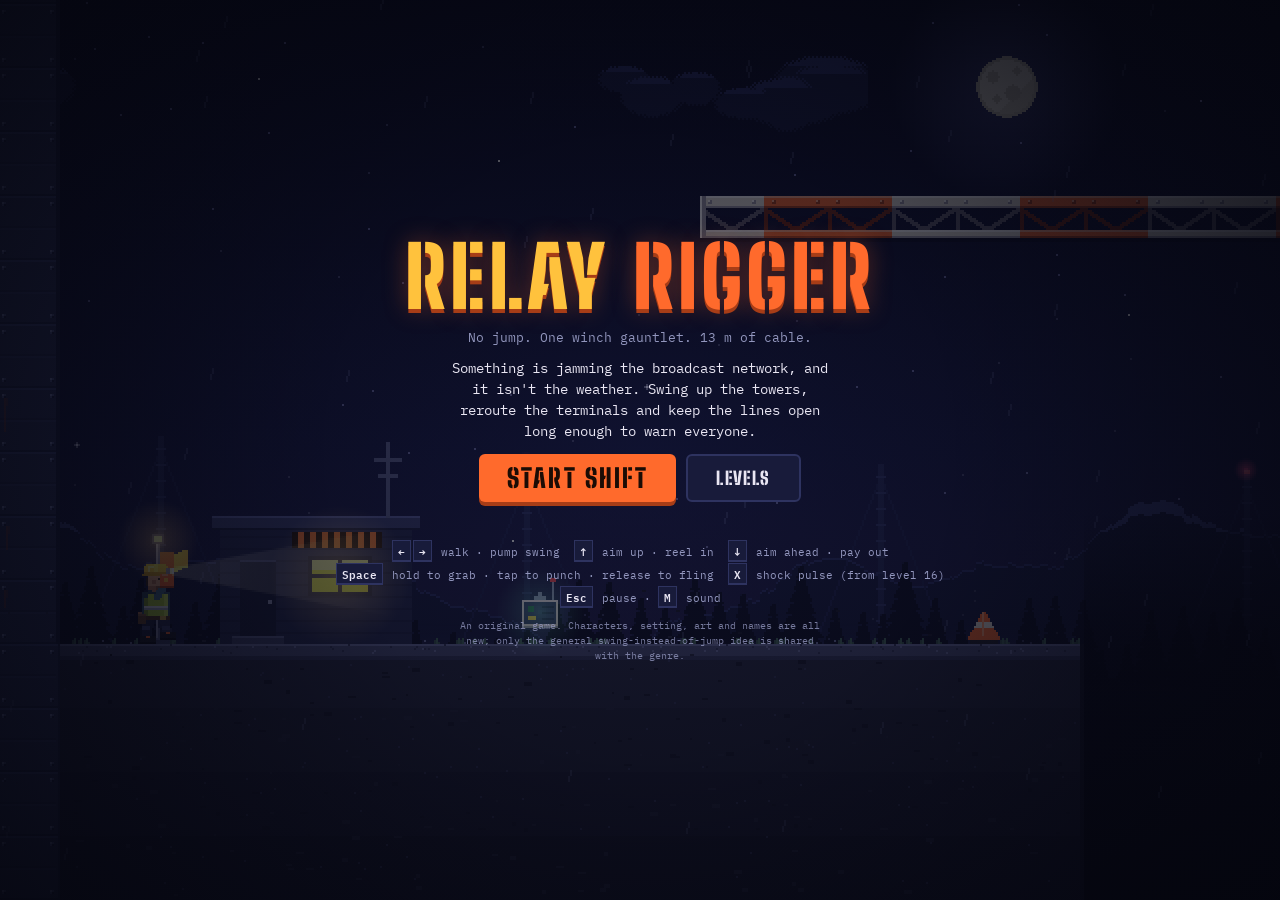
==== index.html @ 3974a82f "Shock pulse weapon from level 16; subtler cracked walls; more perches in the finale PULSE (X / Shift" ====
<!doctype html>
<html lang="en">
<head>
<meta charset="utf-8">
<meta name="viewport" content="width=device-width,initial-scale=1,viewport-fit=cover,user-scalable=no">
<title>Relay Rigger</title>
<meta name="description" content="Swing up a storm-wrecked radio tower with a winch gauntlet. No jump.">
<meta name="theme-color" content="#10122a">
<meta name="mobile-web-app-capable" content="yes">
<meta name="apple-mobile-web-app-capable" content="yes">
<meta name="apple-mobile-web-app-status-bar-style" content="black-translucent">
<meta name="apple-mobile-web-app-title" content="Relay Rigger">
<link rel="manifest" href="manifest.webmanifest">
<link rel="icon" href="icons/favicon-32.png" type="image/png">
<link rel="apple-touch-icon" href="icons/apple-touch-icon.png">
<link rel="preconnect" href="https://fonts.googleapis.com">
<link rel="preconnect" href="https://fonts.gstatic.com" crossorigin>
<link rel="stylesheet" href="https://fonts.googleapis.com/css2?family=Big+Shoulders+Stencil+Display:wght@700;900&family=IBM+Plex+Mono:wght@400;600&display=swap">
<link rel="stylesheet" href="styles.css">
</head>
<body>

<canvas id="game" aria-label="Relay Rigger game screen"></canvas>

<!-- HUD -->
<div id="hud" class="hud" aria-live="off" hidden>
  <span class="stat lvl"><b id="lvl">L1</b></span>
  <span class="pips" id="hp" aria-label="Hard hat"></span>
  <span class="stat"><span class="l">Relays</span><b id="rel">0/7</b></span>
  <span class="stat" id="netStat"><span class="l">Network</span><b id="net">0/1</b></span>
  <span class="stat" id="partStat" hidden><span class="l">Parts</span><b id="parts">0/0</b></span>
  <span class="stat" id="pulseStat" hidden><span class="l">Pulse</span><b id="pulse">READY</b></span>
  <span class="stat hide-narrow"><span class="l">Cable</span><b id="cab">— m</b></span>
  <span class="stat"><span class="l">Time</span><b id="tim">00:00.0</b></span>
</div>
<button id="pauseBtn" class="icon-btn" type="button" aria-label="Pause" hidden>
  <svg viewBox="0 0 24 24" width="22" height="22" aria-hidden="true"><rect x="5" y="4" width="5" height="16" fill="currentColor"/><rect x="14" y="4" width="5" height="16" fill="currentColor"/></svg>
</button>
<p id="hint" class="hint"></p>

<!-- touch controls -->
<div id="touch" hidden>
  <div id="stickZone" aria-label="Direction pad">
    <div class="dpad" id="dpad">
      <i data-d="up"></i><i data-d="left"></i><i data-d="right"></i><i data-d="down"></i><b></b>
    </div>
  </div>
  <div id="grabZone"><div class="grab" id="grabBtn">GRAB</div></div>
  <div id="pulseZone" hidden><div class="pulse" id="pulseBtn">PULSE</div></div>
</div>

<!-- title -->
<div class="ov" id="ovTitle">
  <div class="card">
    <h1>RELAY <span>RIGGER</span></h1>
    <p class="tag">No jump. One winch gauntlet. 13&nbsp;m of cable.</p>
    <p class="story">Something is jamming the broadcast network, and it isn't the weather. Swing up the towers, reroute the terminals and keep the lines open long enough to warn everyone.</p>
    <div class="menu row">
      <button class="go" id="startBtn" type="button">Start shift</button>
      <button class="alt" id="levelsBtn" type="button">Levels</button>
    </div>
    <p class="best" id="bestLine"></p>
    <div class="keys only-keys">
      <span><kbd>←</kbd><kbd>→</kbd> walk · pump swing</span>
      <span><kbd>↑</kbd> aim up · reel in</span>
      <span><kbd>↓</kbd> aim ahead · pay out</span>
      <span><kbd>Space</kbd> hold to grab · tap to punch · release to fling</span>
      <span><kbd>X</kbd> shock pulse (from level 16)</span>
      <span><kbd>Esc</kbd> pause · <kbd>M</kbd> sound</span>
    </div>
    <p class="keys only-touch">Left thumb: move and aim. Right thumb: hold <b>GRAB</b>.</p>
    <p class="tip" id="installTip" hidden></p>
    <p class="note">An original game. Characters, setting, art and names are all new; only the general swing-instead-of-jump idea is shared with the genre.</p>
  </div>
</div>

<!-- level select -->
<div class="ov" id="ovLevels" hidden>
  <div class="card">
    <h2>SHIFT ROSTER</h2>
    <div class="lvl-list" id="levelList"></div>
    <button class="alt" id="levelsBack" type="button">Back</button>
  </div>
</div>

<!-- level briefing -->
<div class="ov" id="ovBrief" hidden>
  <div class="card">
    <p class="kicker" id="briefNum">LEVEL 1 OF 5</p>
    <h2 id="briefName"></h2>
    <p class="tag" id="briefPlace"></p>
    <p class="story" id="briefText"></p>
    <p class="brief-meta" id="briefMeta"></p>
    <button class="go" id="briefGo" type="button">Clock in</button>
  </div>
</div>

<!-- pause -->
<div class="ov" id="ovPause" hidden>
  <div class="card">
    <h2>ON BREAK</h2>
    <div class="menu">
      <button class="go" id="resumeBtn" type="button">Resume</button>
      <button class="alt" id="resetPuzzleBtn" type="button" hidden>Reset puzzle</button>
      <button class="alt" id="restartBtn" type="button">Restart level</button>
      <button class="alt" id="soundBtn" type="button">Sound: on</button>
      <button class="alt" id="fsBtn" type="button" hidden>Fullscreen</button>
      <button class="alt" id="quitBtn" type="button">Title screen</button>
    </div>
  </div>
</div>

<!-- level complete -->
<div class="ov" id="ovWin" hidden>
  <div class="card">
    <h2 id="winTitle">NETWORK SECURED</h2>
    <p id="winOutro" class="story"></p>
    <p id="winStats" class="stats"></p>
    <p id="winBest" class="best"></p>
    <div class="menu row">
      <button class="go" id="nextBtn" type="button">Next level</button>
      <button class="alt" id="againBtn" type="button">Replay</button>
      <button class="alt" id="winLevelsBtn" type="button">Levels</button>
    </div>
  </div>
</div>

<!-- ending -->
<div class="ov" id="ovEnd" hidden>
  <div class="card">
    <p class="kicker" id="endKicker">ALL CHANNELS</p>
    <h1 id="endTitle">WARNING <span>BROADCAST</span></h1>
    <p class="story" id="endText"></p>
    <p class="stats" id="endStats"></p>
    <button class="go" id="endBtn" type="button">Back to title</button>
  </div>
</div>

<div id="rotate" hidden>
  <svg viewBox="0 0 48 48" width="56" height="56" aria-hidden="true"><rect x="14" y="6" width="20" height="36" rx="3" fill="none" stroke="currentColor" stroke-width="3"/><path d="M8 30a16 16 0 0 0 10 12" fill="none" stroke="currentColor" stroke-width="3"/><path d="M6 36l2-7 6 4" fill="none" stroke="currentColor" stroke-width="3"/></svg>
  <span>Turn your phone sideways for the full view</span>
</div>

<script src="levels.js"></script>
<script src="game.js"></script>
</body>
</html>
---- styles.css ----
/* Night-shift rig: full-screen pixel canvas with HUD, touch controls and menus layered on top. Single dark look by choice. */
:root{
  --night:#10122a; --panel:#181b3a; --steel:#2e3360; --ink:#e9e6f3; --dim:#9296bd;
  --orange:#ff6a2c; --amber:#ffc23d; --red:#ff4150; --green:#5fe39a;
  --display:'Big Shoulders Stencil Display','Arial Narrow',Impact,sans-serif;
  --mono:'IBM Plex Mono',ui-monospace,Menlo,Consolas,monospace;
  --sat:env(safe-area-inset-top,0px); --sab:env(safe-area-inset-bottom,0px);
  --sal:env(safe-area-inset-left,0px); --sar:env(safe-area-inset-right,0px);
  color-scheme:dark;
}
*{box-sizing:border-box}
html,body{margin:0;height:100%;overflow:hidden;background:#05060f;color:var(--ink)}
/* no browser pinch / double-tap zoom anywhere; menus may still scroll vertically */
html{touch-action:manipulation}
body.playing,body.playing *{touch-action:none}
body{
  position:fixed;inset:0;font:13px var(--mono);
  -webkit-tap-highlight-color:transparent;-webkit-user-select:none;user-select:none;
  -webkit-touch-callout:none;overscroll-behavior:none;
}
[hidden]{display:none!important}
button{font:inherit;color:inherit}

canvas{
  position:absolute;left:0;top:0;display:block;
  image-rendering:pixelated;image-rendering:crisp-edges;touch-action:none;
}

/* ---------- HUD ---------- */
.hud{
  position:absolute;top:calc(var(--sat) + 8px);left:calc(var(--sal) + 12px);
  display:flex;flex-wrap:wrap;align-items:center;gap:4px 14px;max-width:calc(100% - 90px);
  font-variant-numeric:tabular-nums;text-transform:uppercase;letter-spacing:.06em;font-size:12px;
  text-shadow:0 1px 0 #000,0 0 6px rgba(0,0,0,.8);pointer-events:none;
}
.hud b{color:var(--ink);font-weight:600}
.hud .lvl b{color:var(--orange)}
.hud .net-on b{color:var(--green)}
.hud .l{color:var(--dim);margin-right:5px}
.pips{display:inline-flex;gap:3px}
.pips i{width:12px;height:10px;background:var(--amber);display:block;border-radius:6px 6px 1px 1px;box-shadow:0 1px 0 #000}
.pips i.off{background:var(--steel)}
.hud.low .pips i:not(.off){animation:blink .5s steps(2) infinite}
@keyframes blink{50%{background:var(--red)}}

.icon-btn{
  position:absolute;top:calc(var(--sat) + 6px);right:calc(var(--sar) + 10px);
  width:44px;height:44px;display:grid;place-items:center;
  background:rgba(24,27,58,.7);border:2px solid var(--steel);border-radius:10px;cursor:pointer;
}
.icon-btn:active{background:var(--steel)}

.hint{
  position:absolute;left:50%;top:calc(var(--sat) + 34px);transform:translateX(-50%);
  width:max-content;max-width:min(92vw,560px);margin:0;padding:6px 12px;
  background:rgba(12,14,34,.78);border:1px solid var(--steel);border-radius:8px;
  color:var(--ink);font-size:12px;line-height:1.45;text-align:center;pointer-events:none;
  transition:opacity .4s;
}
.hint:empty,.hint.fade{opacity:0}
.hint b{color:var(--amber);font-weight:600}

/* ---------- touch controls ---------- */
#touch{position:absolute;inset:0;pointer-events:none}
#stickZone{
  position:absolute;left:0;bottom:0;width:46%;height:70%;pointer-events:auto;touch-action:none;
}
.dpad{
  position:absolute;left:calc(var(--sal) + 22px);bottom:calc(var(--sab) + 22px);
  width:156px;height:156px;opacity:.85;
}
.dpad i,.dpad b{position:absolute;display:block;background:rgba(24,27,58,.62);border:2px solid rgba(146,150,189,.55)}
.dpad i{width:52px;height:52px;border-radius:12px}
.dpad i[data-d=up]{left:52px;top:0}
.dpad i[data-d=down]{left:52px;bottom:0}
.dpad i[data-d=left]{left:0;top:52px}
.dpad i[data-d=right]{right:0;top:52px}
.dpad i::after{content:"";position:absolute;inset:0;margin:auto;width:0;height:0;border:9px solid transparent}
.dpad i[data-d=up]::after{border-bottom:12px solid var(--ink);border-top-width:0;top:-2px}
.dpad i[data-d=down]::after{border-top:12px solid var(--ink);border-bottom-width:0;bottom:-2px}
.dpad i[data-d=left]::after{border-right:12px solid var(--ink);border-left-width:0;left:-2px}
.dpad i[data-d=right]::after{border-left:12px solid var(--ink);border-right-width:0;right:-2px}
.dpad b{left:56px;top:56px;width:44px;height:44px;border-radius:50%;background:rgba(46,51,96,.6);border-color:transparent}
.dpad i.on{background:rgba(255,194,61,.45);border-color:var(--amber)}

#grabZone{
  position:absolute;right:0;bottom:0;width:40%;height:62%;pointer-events:auto;touch-action:none;
}
.grab{
  position:absolute;right:calc(var(--sar) + 28px);bottom:calc(var(--sab) + 30px);
  width:118px;height:118px;border-radius:50%;display:grid;place-items:center;
  background:rgba(255,106,44,.82);color:#1b0c05;border:3px solid #ffa06f;
  font:900 24px var(--display);letter-spacing:.08em;box-shadow:0 4px 0 #a73d17;
}
.grab.on{background:var(--amber);border-color:#fff1c2;transform:translateY(3px);box-shadow:0 1px 0 #a73d17}

/* ---------- overlays ---------- */
.ov{
  position:absolute;inset:0;display:flex;align-items:center;justify-content:center;
  padding:calc(var(--sat) + 12px) calc(var(--sar) + 16px) calc(var(--sab) + 12px) calc(var(--sal) + 16px);
  background:radial-gradient(ellipse at center,rgba(12,14,34,.55),rgba(5,6,15,.88));
  overflow:auto;touch-action:pan-y;-webkit-user-select:none;user-select:none;
}
.card{
  display:flex;flex-direction:column;align-items:center;gap:clamp(6px,1.8vh,12px);
  text-align:center;max-width:620px;margin:auto;
}
h1,h2{font-family:var(--display);font-weight:900;margin:0;line-height:.95;letter-spacing:.05em}
h1{font-size:clamp(40px,11vmin,84px);color:var(--amber);text-shadow:0 4px 0 #a73d17,0 0 24px rgba(255,106,44,.35)}
h1 span{color:var(--orange)}
h2{font-size:clamp(30px,9vmin,60px);color:var(--amber);text-shadow:0 3px 0 #a73d17}
.tag{margin:0;color:var(--dim)}
.story{margin:0;max-width:48ch;font-size:clamp(11px,2.2vmin,14px);line-height:1.5}
.stats{margin:0;font-size:clamp(12px,2.6vmin,16px);font-variant-numeric:tabular-nums}
.best{margin:0;min-height:1.2em;color:var(--green);font-size:12px;letter-spacing:.04em}
.tip{margin:0;color:var(--amber);font-size:11px;max-width:46ch}
.note{margin:0;color:var(--dim);font-size:10px;max-width:60ch;line-height:1.5;opacity:.8}
.go,.alt{
  font-family:var(--display);font-weight:900;letter-spacing:.08em;text-transform:uppercase;
  border:0;cursor:pointer;min-height:48px;padding:8px 28px;border-radius:6px;
}
.go{font-size:clamp(20px,4vmin,26px);background:var(--orange);color:#1b0c05;box-shadow:0 4px 0 #a73d17}
.go:active{transform:translateY(3px);box-shadow:0 1px 0 #a73d17}
.alt{font-size:18px;background:var(--panel);color:var(--ink);border:2px solid var(--steel)}
.alt:active{background:var(--steel)}
.go:focus-visible,.alt:focus-visible,.icon-btn:focus-visible{outline:2px solid var(--amber);outline-offset:3px}
.menu{display:flex;flex-direction:column;gap:10px;min-width:220px}
.menu.row{flex-direction:row;flex-wrap:wrap;justify-content:center;min-width:0}
.kicker{margin:0;color:var(--orange);font:600 12px var(--mono);letter-spacing:.2em}
.brief-meta{margin:0;color:var(--dim);font-size:12px}
.lvl-list{display:flex;flex-direction:column;gap:8px;width:min(92vw,440px);max-height:62vh;overflow-y:auto;touch-action:pan-y;padding-right:4px}
.lvl-item{display:flex;align-items:center;gap:12px;text-align:left;padding:10px 14px;min-height:52px;
  background:var(--panel);border:2px solid var(--steel);border-radius:8px;cursor:pointer;color:var(--ink)}
.lvl-item:active{background:var(--steel)}
.lvl-item:disabled{opacity:.45;cursor:default}
.lvl-item .n{font:900 26px var(--display);color:var(--amber);min-width:1.2em}
.lvl-item .t{display:flex;flex-direction:column;gap:2px}
.lvl-item .t b{font:900 18px var(--display);letter-spacing:.06em}
.lvl-item .t small{color:var(--dim);font-size:11px}
.lvl-item.done .t small{color:var(--green)}
.lvl-item em{font:600 10px var(--mono);font-style:normal;color:var(--dim);letter-spacing:.1em;margin-left:6px}
.act-head{margin:8px 0 0;color:var(--orange);font:600 11px var(--mono);letter-spacing:.2em}
.keys{display:flex;flex-wrap:wrap;justify-content:center;gap:4px 14px;margin:0;color:var(--dim);font-size:11px}
.keys b{color:var(--amber)}
.keys kbd{font:600 11px var(--mono);color:var(--ink);border:1px solid var(--steel);border-bottom-width:2px;padding:0 5px;margin-right:2px;background:var(--panel)}
p.keys{display:block;text-align:center}
body.touch .only-keys,body:not(.touch) .only-touch{display:none}

#rotate{
  position:absolute;left:0;right:0;bottom:calc(var(--sab) + 18px);
  display:flex;flex-direction:column;align-items:center;gap:6px;color:var(--dim);font-size:12px;pointer-events:none;
}
#rotate svg{animation:tilt 2.4s ease-in-out infinite;
}
@keyframes tilt{0%,40%{transform:rotate(0)}60%,100%{transform:rotate(-90deg);opacity:.4}}

@media (max-height:420px){
  .hud{font-size:11px;gap:2px 10px}
  .hint{top:calc(var(--sat) + 30px);font-size:11px;padding:4px 10px}
  .dpad{transform:scale(.86);transform-origin:left bottom}
  .grab{width:104px;height:104px}
  .note{display:none}
  .story{font-size:11px}
}
@media (max-width:700px){.hud .hide-narrow{display:none}}
@media (orientation:portrait){.hint{top:calc(var(--sat) + 58px)}}
body.touch .hint{top:auto;bottom:calc(var(--sab) + 14px);max-width:min(44vw,420px);font-size:11px}
@media (orientation:portrait){body.touch .hint{bottom:calc(var(--sab) + 206px);max-width:92vw}}
/* top-down on touch: hints up top, smaller see-through controls so the maze stays visible */
body.touch.topdown .hint{top:calc(var(--sat) + 42px);bottom:auto;max-width:min(70vw,520px)}
body.topdown .dpad{opacity:.5;transform:scale(.82);transform-origin:left bottom}
#pulseZone{position:absolute;right:0;bottom:calc(var(--sab) + 172px);width:32%;height:20%;pointer-events:auto;touch-action:none}
.pulse{position:absolute;right:calc(var(--sar) + 46px);bottom:0;width:76px;height:76px;border-radius:50%;display:grid;place-items:center;
  background:rgba(143,208,255,.6);color:#06182a;border:3px solid #c8e8ff;font:900 16px var(--display);letter-spacing:.06em;box-shadow:0 3px 0 #2a6a98}
.pulse.on{background:#ffffff;transform:translateY(3px);box-shadow:0 0 0 #2a6a98}
.pulse.cd{opacity:.3}
body.topdown .grab{width:92px;height:92px;font-size:20px;background:rgba(255,106,44,.45);border-color:rgba(255,160,111,.7);box-shadow:none;color:rgba(27,12,5,.85)}
body.topdown .grab.on{background:rgba(255,194,61,.8)}
body.topdown .dpad i.on{background:rgba(255,194,61,.55)}
body.topdown #stickZone{height:58%}
body.topdown #grabZone{height:50%}
@media (prefers-reduced-motion:reduce){*{transition:none!important;animation:none!important}}
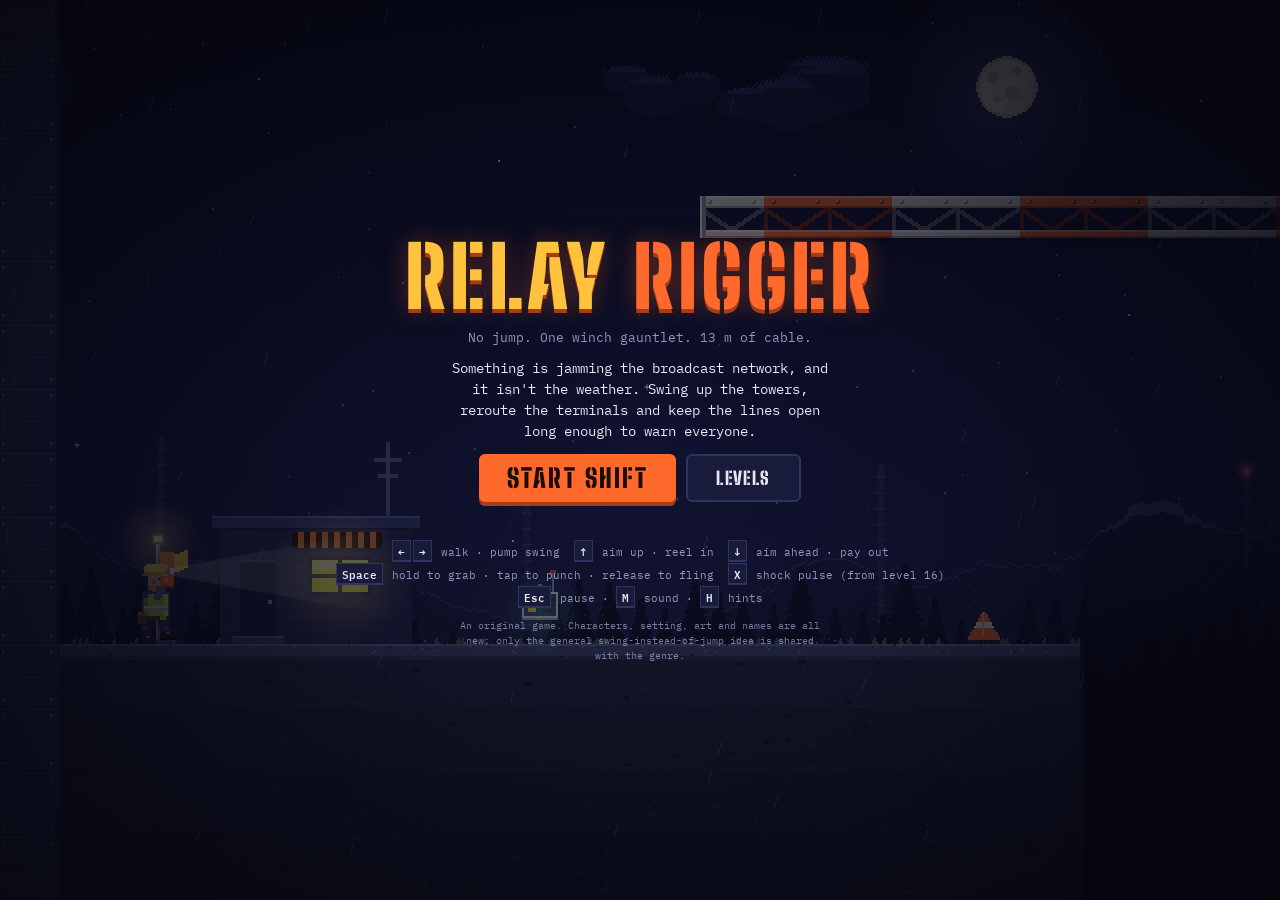
==== commit 2cb04015: "Hints fade by length, Hints on/off in pause menu and H key; narrower hint box on touch Co-Authored-B" ====
--- a/index.html
+++ b/index.html
@@ -66,7 +66,7 @@
       <span><kbd>↓</kbd> aim ahead · pay out</span>
       <span><kbd>Space</kbd> hold to grab · tap to punch · release to fling</span>
       <span><kbd>X</kbd> shock pulse (from level 16)</span>
-      <span><kbd>Esc</kbd> pause · <kbd>M</kbd> sound</span>
+      <span><kbd>Esc</kbd> pause · <kbd>M</kbd> sound · <kbd>H</kbd> hints</span>
     </div>
     <p class="keys only-touch">Left thumb: move and aim. Right thumb: hold <b>GRAB</b>.</p>
     <p class="tip" id="installTip" hidden></p>
@@ -104,6 +104,7 @@
       <button class="alt" id="resetPuzzleBtn" type="button" hidden>Reset puzzle</button>
       <button class="alt" id="restartBtn" type="button">Restart level</button>
       <button class="alt" id="soundBtn" type="button">Sound: on</button>
+      <button class="alt" id="hintsBtn" type="button">Hints: on</button>
       <button class="alt" id="fsBtn" type="button" hidden>Fullscreen</button>
       <button class="alt" id="quitBtn" type="button">Title screen</button>
     </div>
--- a/styles.css
+++ b/styles.css
@@ -167,7 +167,7 @@
 body.touch .hint{top:auto;bottom:calc(var(--sab) + 14px);max-width:min(44vw,420px);font-size:11px}
 @media (orientation:portrait){body.touch .hint{bottom:calc(var(--sab) + 206px);max-width:92vw}}
 /* top-down on touch: hints up top, smaller see-through controls so the maze stays visible */
-body.touch.topdown .hint{top:calc(var(--sat) + 42px);bottom:auto;max-width:min(70vw,520px)}
+body.touch.topdown .hint{top:calc(var(--sat) + 42px);bottom:auto;max-width:min(56vw,440px);font-size:11px;padding:4px 10px}
 body.topdown .dpad{opacity:.5;transform:scale(.82);transform-origin:left bottom}
 #pulseZone{position:absolute;right:0;bottom:calc(var(--sab) + 172px);width:32%;height:20%;pointer-events:auto;touch-action:none}
 .pulse{position:absolute;right:calc(var(--sar) + 46px);bottom:0;width:76px;height:76px;border-radius:50%;display:grid;place-items:center;
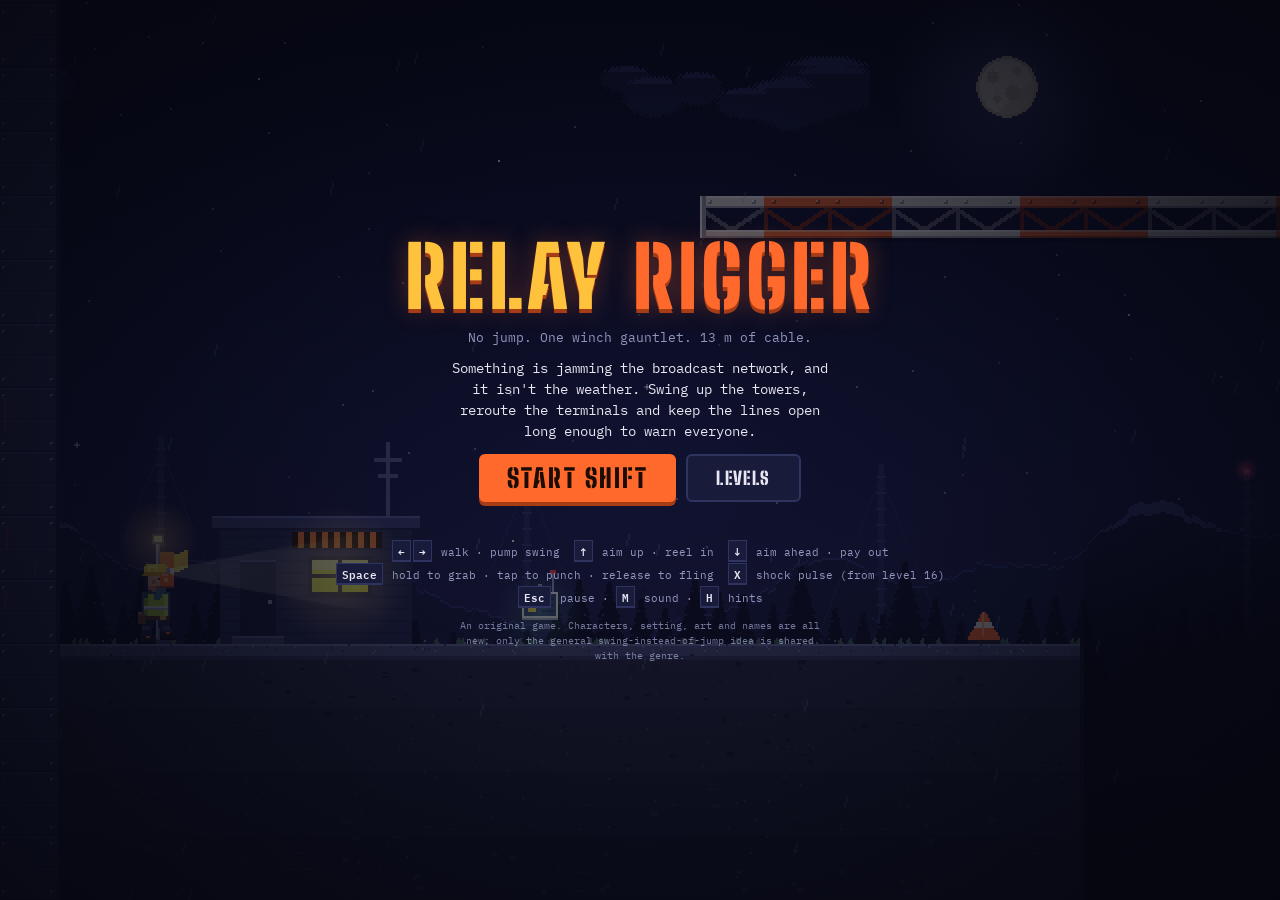
==== commit 3f30d4c7: "Room composer for top-down levels: seeded room graphs, six room types, composed walkthrough, minimap" ====
--- a/index.html
+++ b/index.html
@@ -142,6 +142,7 @@
   <span>Turn your phone sideways for the full view</span>
 </div>
 
+<script src="rooms.js"></script>
 <script src="levels.js"></script>
 <script src="game.js"></script>
 </body>
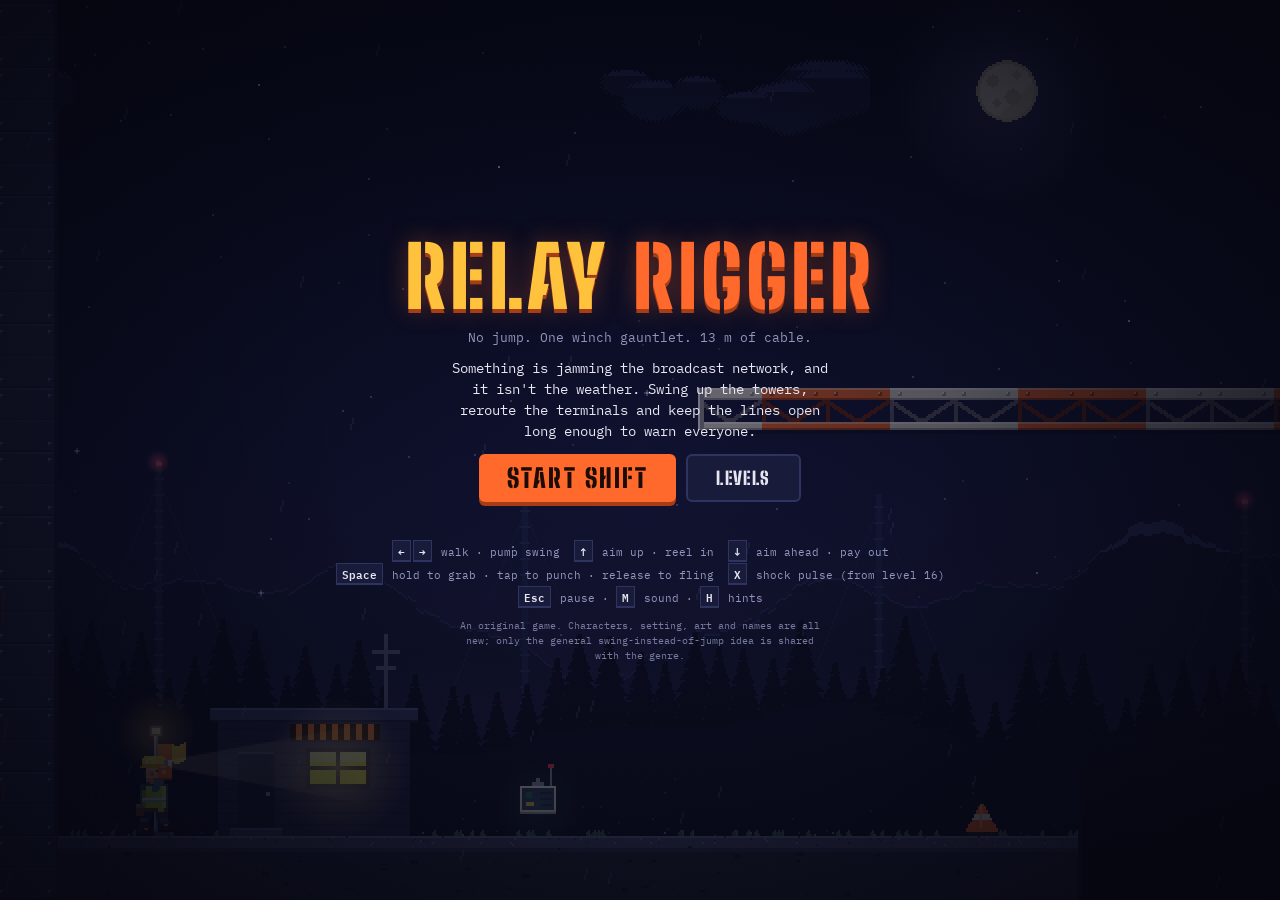
==== commit c145eecc: "Side-scroll section composer; level 2 composed at 342 tiles; level art in strips - sections.js: four" ====
--- a/index.html
+++ b/index.html
@@ -143,6 +143,7 @@
 </div>
 
 <script src="rooms.js"></script>
+<script src="sections.js"></script>
 <script src="levels.js"></script>
 <script src="game.js"></script>
 </body>
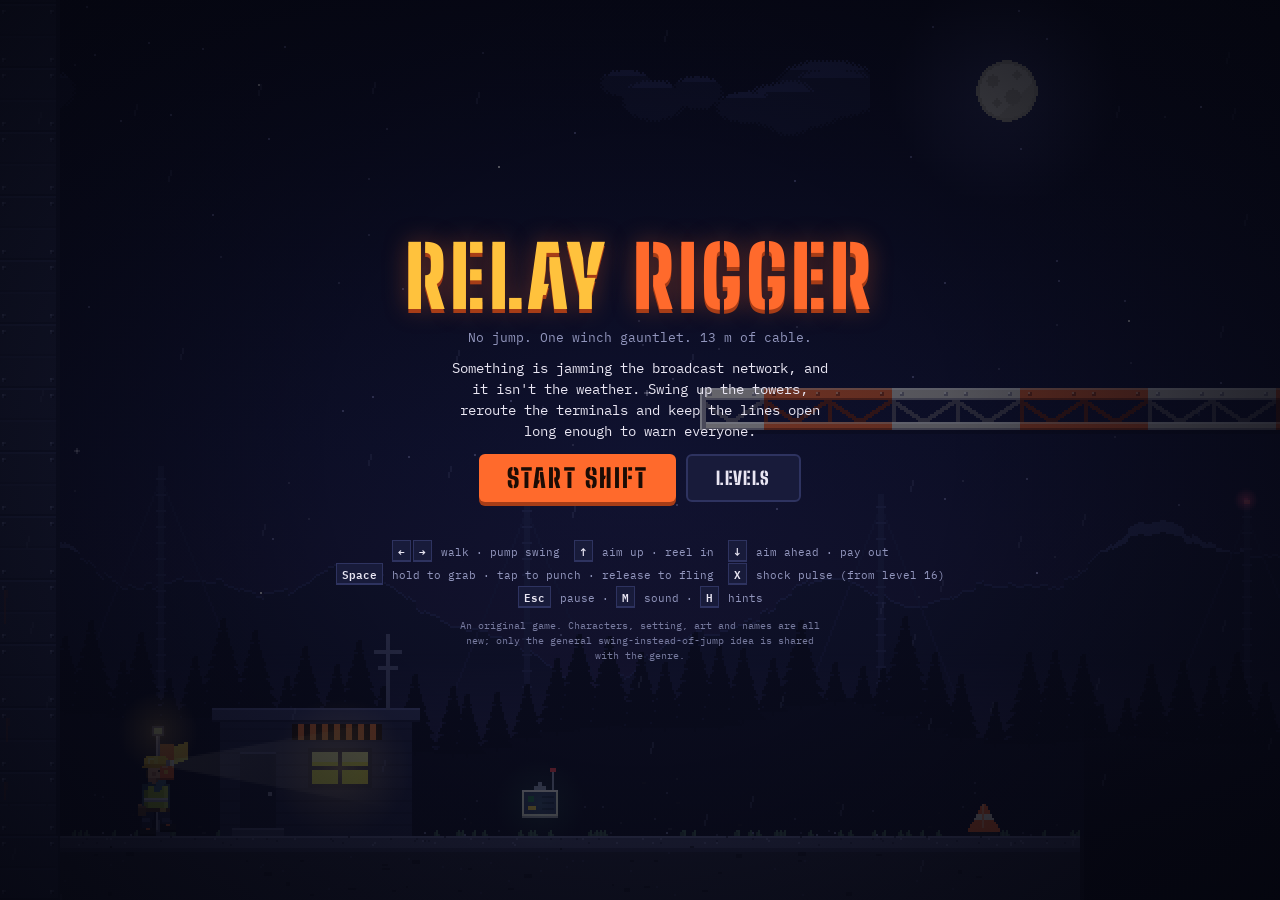
==== commit ac56eec1: "Over/under elevation sections from level 2 on, and field reports after every level New side sections" ====
--- a/index.html
+++ b/index.html
@@ -116,6 +116,8 @@
   <div class="card">
     <h2 id="winTitle">NETWORK SECURED</h2>
     <p id="winOutro" class="story"></p>
+    <p class="kicker">FIELD REPORT</p>
+    <p id="winReport" class="story report"></p>
     <p id="winStats" class="stats"></p>
     <p id="winBest" class="best"></p>
     <div class="menu row">
@@ -132,6 +134,7 @@
     <p class="kicker" id="endKicker">ALL CHANNELS</p>
     <h1 id="endTitle">WARNING <span>BROADCAST</span></h1>
     <p class="story" id="endText"></p>
+    <p id="endReport" class="story report"></p>
     <p class="stats" id="endStats"></p>
     <button class="go" id="endBtn" type="button">Back to title</button>
   </div>
--- a/styles.css
+++ b/styles.css
@@ -113,6 +113,9 @@
 .story{margin:0;max-width:48ch;font-size:clamp(11px,2.2vmin,14px);line-height:1.5}
 .stats{margin:0;font-size:clamp(12px,2.6vmin,16px);font-variant-numeric:tabular-nums}
 .best{margin:0;min-height:1.2em;color:var(--green);font-size:12px;letter-spacing:.04em}
+.report{color:var(--green);font-family:var(--mono);font-size:clamp(10px,2vmin,13px);text-align:left;border-left:2px solid var(--green);padding-left:10px;min-height:3.2em;max-width:52ch}
+.report::after{content:"_";animation:blink 1s steps(2) infinite}
+@keyframes blink{to{opacity:0}}
 .tip{margin:0;color:var(--amber);font-size:11px;max-width:46ch}
 .note{margin:0;color:var(--dim);font-size:10px;max-width:60ch;line-height:1.5;opacity:.8}
 .go,.alt{
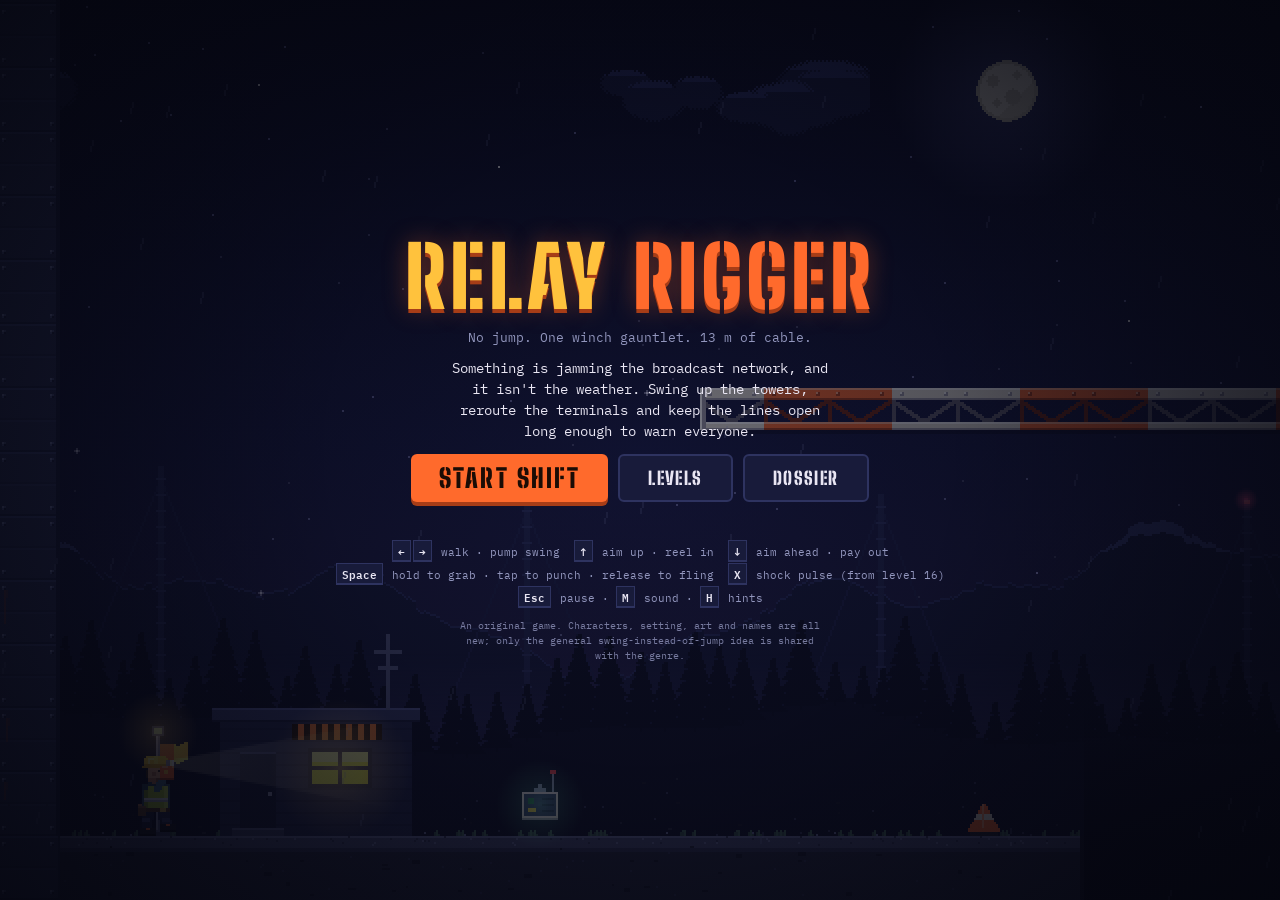
==== commit e049fb43: "Hidden dossier pages, a dossier screen, and an ending that depends on what you found 22 cover-up pag" ====
--- a/index.html
+++ b/index.html
@@ -37,6 +37,7 @@
   <svg viewBox="0 0 24 24" width="22" height="22" aria-hidden="true"><rect x="5" y="4" width="5" height="16" fill="currentColor"/><rect x="14" y="4" width="5" height="16" fill="currentColor"/></svg>
 </button>
 <p id="hint" class="hint"></p>
+<div id="pageCard" class="page-card" hidden><p class="kicker">DOSSIER PAGE <span id="pageNum"></span></p><p id="pageText"></p></div>
 
 <!-- touch controls -->
 <div id="touch" hidden>
@@ -58,6 +59,7 @@
     <div class="menu row">
       <button class="go" id="startBtn" type="button">Start shift</button>
       <button class="alt" id="levelsBtn" type="button">Levels</button>
+      <button class="alt" id="dossierBtn" type="button">Dossier</button>
     </div>
     <p class="best" id="bestLine"></p>
     <div class="keys only-keys">
@@ -96,6 +98,14 @@
 </div>
 
 <!-- pause -->
+<div class="ov" id="ovDossier" hidden>
+  <div class="card">
+    <h2>THE DOSSIER</h2>
+    <p class="tag" id="dossierCount"></p>
+    <div class="lvl-list dossier" id="dossierList"></div>
+    <button class="alt" id="dossierBack" type="button">Back</button>
+  </div>
+</div>
 <div class="ov" id="ovPause" hidden>
   <div class="card">
     <h2>ON BREAK</h2>
@@ -105,6 +115,7 @@
       <button class="alt" id="restartBtn" type="button">Restart level</button>
       <button class="alt" id="soundBtn" type="button">Sound: on</button>
       <button class="alt" id="hintsBtn" type="button">Hints: on</button>
+      <button class="alt" id="pauseDossierBtn" type="button">Dossier</button>
       <button class="alt" id="fsBtn" type="button" hidden>Fullscreen</button>
       <button class="alt" id="quitBtn" type="button">Title screen</button>
     </div>
--- a/styles.css
+++ b/styles.css
@@ -115,6 +115,13 @@
 .best{margin:0;min-height:1.2em;color:var(--green);font-size:12px;letter-spacing:.04em}
 .report{color:var(--green);font-family:var(--mono);font-size:clamp(10px,2vmin,13px);text-align:left;border-left:2px solid var(--green);padding-left:10px;min-height:3.2em;max-width:52ch}
 .report::after{content:"_";animation:blink 1s steps(2) infinite}
+.page-card{position:absolute;left:50%;top:calc(var(--sat) + 48px);transform:translateX(-50%);width:min(92vw,520px);background:rgba(10,12,28,.93);border:1px solid var(--amber);border-radius:6px;padding:8px 12px;z-index:5;pointer-events:none;box-shadow:0 4px 18px rgba(0,0,0,.5)}
+.page-card p{margin:0;font-size:clamp(11px,2.2vmin,14px);line-height:1.45;color:#f2ecd8}
+.page-card p b{color:var(--amber)}
+.page-card .kicker{margin-bottom:4px}
+.dossier .page{text-align:left;background:var(--panel);border:2px solid var(--steel);border-radius:8px;padding:8px 12px;font-size:12px;line-height:1.45;color:var(--ink)}
+.dossier .page b{display:block;color:var(--amber);font:600 11px var(--mono);letter-spacing:.1em;margin-bottom:4px}
+.dossier .page.missing{opacity:.5}
 @keyframes blink{to{opacity:0}}
 .tip{margin:0;color:var(--amber);font-size:11px;max-width:46ch}
 .note{margin:0;color:var(--dim);font-size:10px;max-width:60ch;line-height:1.5;opacity:.8}
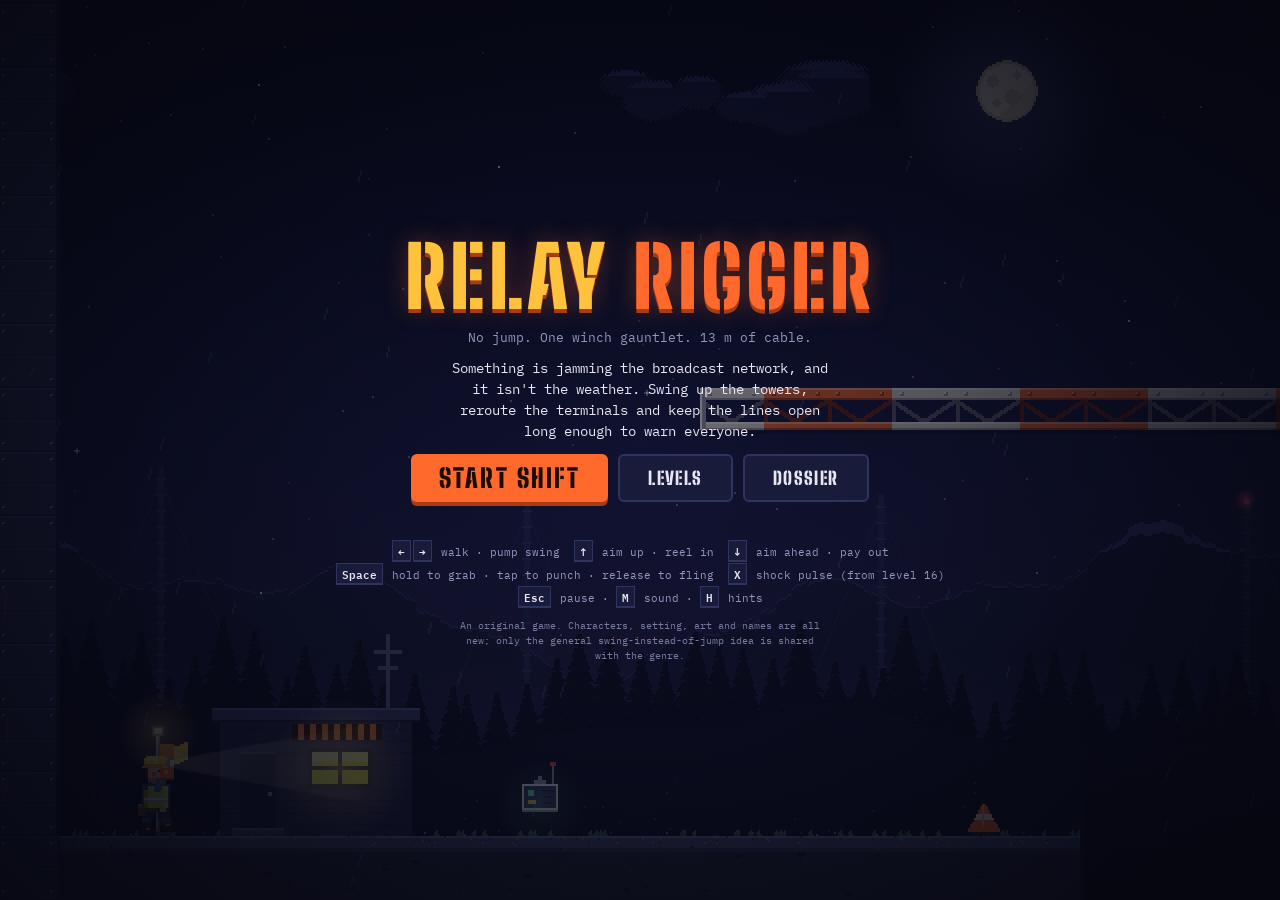
==== commit 93802c5e: "Act 5: Jammers. Ten new levels, static fields, cracking anchors, release gates, trolleys, the shield" ====
--- a/index.html
+++ b/index.html
@@ -30,6 +30,7 @@
   <span class="stat" id="netStat"><span class="l">Network</span><b id="net">0/1</b></span>
   <span class="stat" id="partStat" hidden><span class="l">Parts</span><b id="parts">0/0</b></span>
   <span class="stat" id="pulseStat" hidden><span class="l">Pulse</span><b id="pulse">READY</b></span>
+  <span class="stat" id="shieldStat" hidden><span class="l">Shield</span><b id="shield">UP</b></span>
   <span class="stat hide-narrow"><span class="l">Cable</span><b id="cab">— m</b></span>
   <span class="stat"><span class="l">Time</span><b id="tim">00:00.0</b></span>
 </div>
@@ -93,6 +94,7 @@
     <p class="tag" id="briefPlace"></p>
     <p class="story" id="briefText"></p>
     <p class="brief-meta" id="briefMeta"></p>
+    <p class="feats" id="briefFeats"></p>
     <button class="go" id="briefGo" type="button">Clock in</button>
   </div>
 </div>
@@ -131,6 +133,7 @@
     <p id="winReport" class="story report"></p>
     <p id="winStats" class="stats"></p>
     <p id="winBest" class="best"></p>
+    <p class="feats" id="winFeats"></p>
     <div class="menu row">
       <button class="go" id="nextBtn" type="button">Next level</button>
       <button class="alt" id="againBtn" type="button">Replay</button>
--- a/styles.css
+++ b/styles.css
@@ -115,13 +115,15 @@
 .best{margin:0;min-height:1.2em;color:var(--green);font-size:12px;letter-spacing:.04em}
 .report{color:var(--green);font-family:var(--mono);font-size:clamp(10px,2vmin,13px);text-align:left;border-left:2px solid var(--green);padding-left:10px;min-height:3.2em;max-width:52ch}
 .report::after{content:"_";animation:blink 1s steps(2) infinite}
-.page-card{position:absolute;left:50%;top:calc(var(--sat) + 48px);transform:translateX(-50%);width:min(92vw,520px);background:rgba(10,12,28,.93);border:1px solid var(--amber);border-radius:6px;padding:8px 12px;z-index:5;pointer-events:none;box-shadow:0 4px 18px rgba(0,0,0,.5)}
+.page-card{position:absolute;left:50%;top:calc(var(--sat) + 72px);transform:translateX(-50%);width:min(92vw,520px);background:rgba(10,12,28,.93);border:1px solid var(--amber);border-radius:6px;padding:8px 12px;z-index:5;pointer-events:none;box-shadow:0 4px 18px rgba(0,0,0,.5)}
 .page-card p{margin:0;font-size:clamp(11px,2.2vmin,14px);line-height:1.45;color:#f2ecd8}
 .page-card p b{color:var(--amber)}
 .page-card .kicker{margin-bottom:4px}
 .dossier .page{text-align:left;background:var(--panel);border:2px solid var(--steel);border-radius:8px;padding:8px 12px;font-size:12px;line-height:1.45;color:var(--ink)}
 .dossier .page b{display:block;color:var(--amber);font:600 11px var(--mono);letter-spacing:.1em;margin-bottom:4px}
 .dossier .page.missing{opacity:.5}
+.feats{margin:0;display:flex;flex-wrap:wrap;justify-content:center;gap:6px 14px;font:600 11px var(--mono);letter-spacing:.06em;color:var(--dim)}
+.feats .feat.done{color:var(--amber)}
 @keyframes blink{to{opacity:0}}
 .tip{margin:0;color:var(--amber);font-size:11px;max-width:46ch}
 .note{margin:0;color:var(--dim);font-size:10px;max-width:60ch;line-height:1.5;opacity:.8}
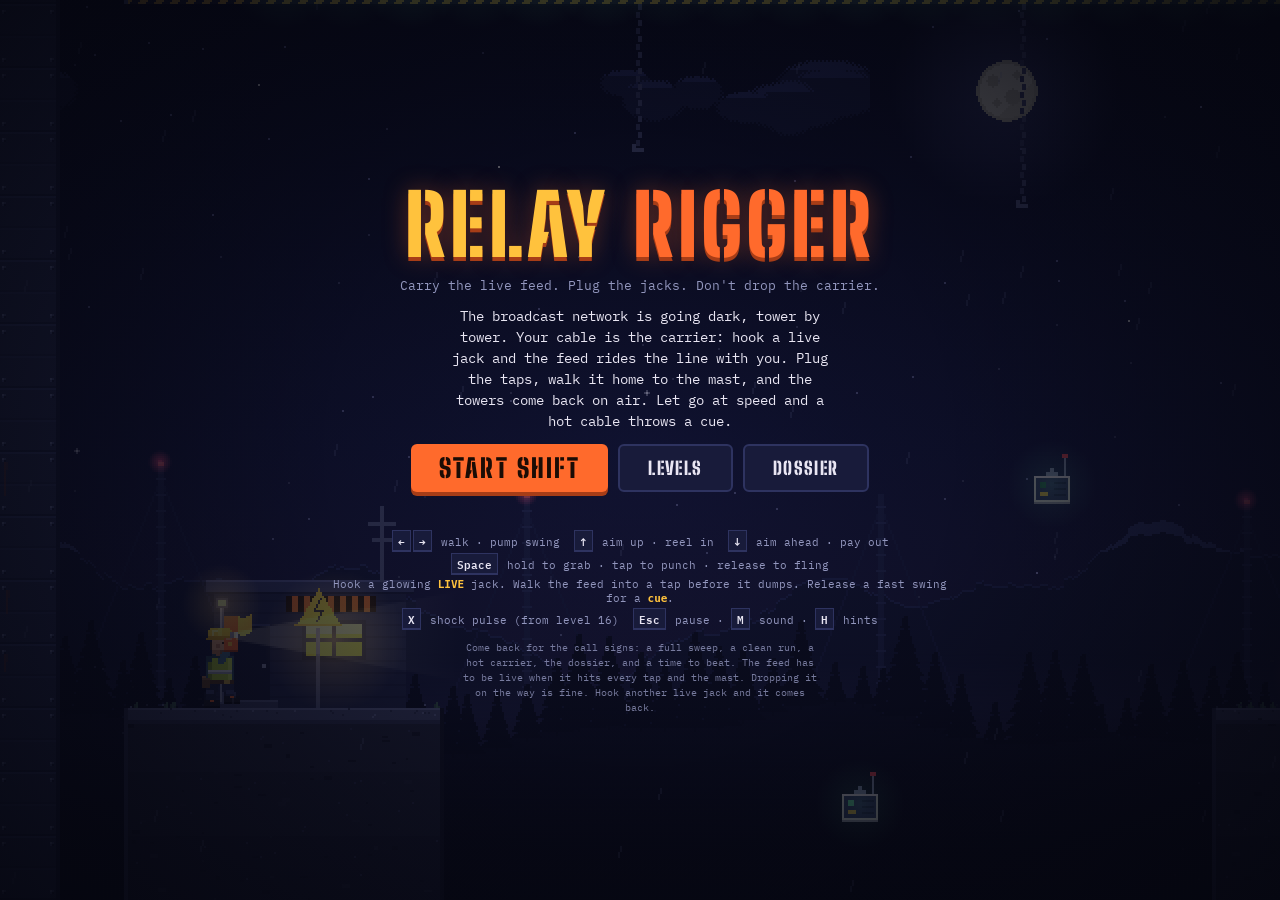
==== commit 8e49cb69: "Carry the live feed instead of just swinging to the exit. The cable is a broadcast carrier: hook a l" ====
--- a/index.html
+++ b/index.html
@@ -4,7 +4,7 @@
 <meta charset="utf-8">
 <meta name="viewport" content="width=device-width,initial-scale=1,viewport-fit=cover,user-scalable=no">
 <title>Relay Rigger</title>
-<meta name="description" content="Swing up a storm-wrecked radio tower with a winch gauntlet. No jump.">
+<meta name="description" content="Carry a live broadcast feed up the towers. Hook the jacks, plug the taps, and don't drop the carrier.">
 <meta name="theme-color" content="#10122a">
 <meta name="mobile-web-app-capable" content="yes">
 <meta name="apple-mobile-web-app-capable" content="yes">
@@ -27,6 +27,7 @@
   <span class="stat lvl"><b id="lvl">L1</b></span>
   <span class="pips" id="hp" aria-label="Hard hat"></span>
   <span class="stat"><span class="l">Relays</span><b id="rel">0/7</b></span>
+  <span class="stat" id="carStat" hidden><span class="l">Carrier</span><b id="car">COLD</b></span>
   <span class="stat" id="netStat"><span class="l">Network</span><b id="net">0/1</b></span>
   <span class="stat" id="partStat" hidden><span class="l">Parts</span><b id="parts">0/0</b></span>
   <span class="stat" id="pulseStat" hidden><span class="l">Pulse</span><b id="pulse">READY</b></span>
@@ -55,8 +56,8 @@
 <div class="ov" id="ovTitle">
   <div class="card">
     <h1>RELAY <span>RIGGER</span></h1>
-    <p class="tag">No jump. One winch gauntlet. 13&nbsp;m of cable.</p>
-    <p class="story">Something is jamming the broadcast network, and it isn't the weather. Swing up the towers, reroute the terminals and keep the lines open long enough to warn everyone.</p>
+    <p class="tag">Carry the live feed. Plug the jacks. Don't drop the carrier.</p>
+    <p class="story">The broadcast network is going dark, tower by tower. Your cable is the carrier: hook a live jack and the feed rides the line with you. Plug the taps, walk it home to the mast, and the towers come back on air. Let go at speed and a hot cable throws a cue.</p>
     <div class="menu row">
       <button class="go" id="startBtn" type="button">Start shift</button>
       <button class="alt" id="levelsBtn" type="button">Levels</button>
@@ -68,12 +69,13 @@
       <span><kbd>↑</kbd> aim up · reel in</span>
       <span><kbd>↓</kbd> aim ahead · pay out</span>
       <span><kbd>Space</kbd> hold to grab · tap to punch · release to fling</span>
+      <span>Hook a glowing <b>LIVE</b> jack. Walk the feed into a tap before it dumps. Release a fast swing for a <b>cue</b>.</span>
       <span><kbd>X</kbd> shock pulse (from level 16)</span>
       <span><kbd>Esc</kbd> pause · <kbd>M</kbd> sound · <kbd>H</kbd> hints</span>
     </div>
-    <p class="keys only-touch">Left thumb: move and aim. Right thumb: hold <b>GRAB</b>.</p>
+    <p class="keys only-touch">Left thumb: move and aim. Right thumb: hold <b>GRAB</b>. Hook the glowing jack first.</p>
     <p class="tip" id="installTip" hidden></p>
-    <p class="note">An original game. Characters, setting, art and names are all new; only the general swing-instead-of-jump idea is shared with the genre.</p>
+    <p class="note">Come back for the call signs: a full sweep, a clean run, a hot carrier, the dossier, and a time to beat. The feed has to be live when it hits every tap and the mast. Dropping it on the way is fine. Hook another live jack and it comes back.</p>
   </div>
 </div>
 
--- a/styles.css
+++ b/styles.css
@@ -36,6 +36,7 @@
 .hud b{color:var(--ink);font-weight:600}
 .hud .lvl b{color:var(--orange)}
 .hud .net-on b{color:var(--green)}
+.hud .hot b{color:var(--green);text-shadow:0 0 8px #5fe39a}
 .hud .l{color:var(--dim);margin-right:5px}
 .pips{display:inline-flex;gap:3px}
 .pips i{width:12px;height:10px;background:var(--amber);display:block;border-radius:6px 6px 1px 1px;box-shadow:0 1px 0 #000}
